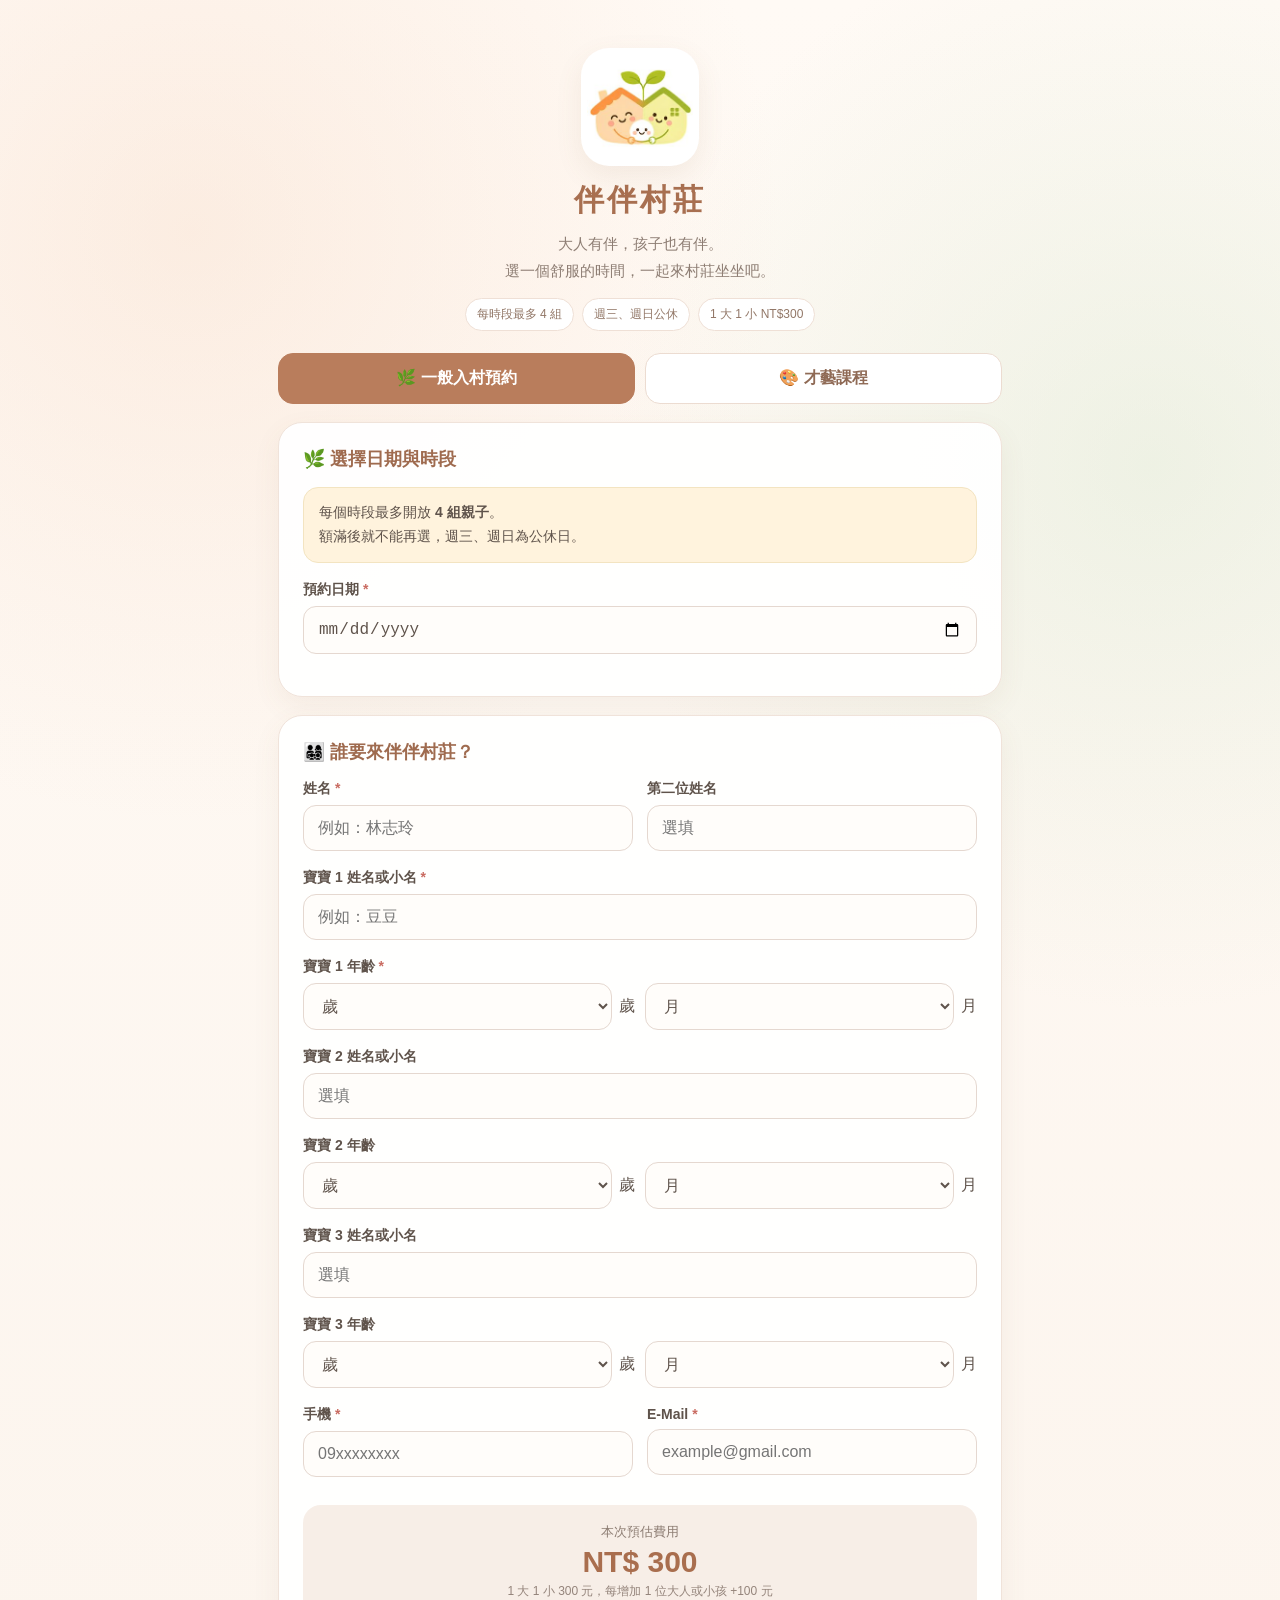
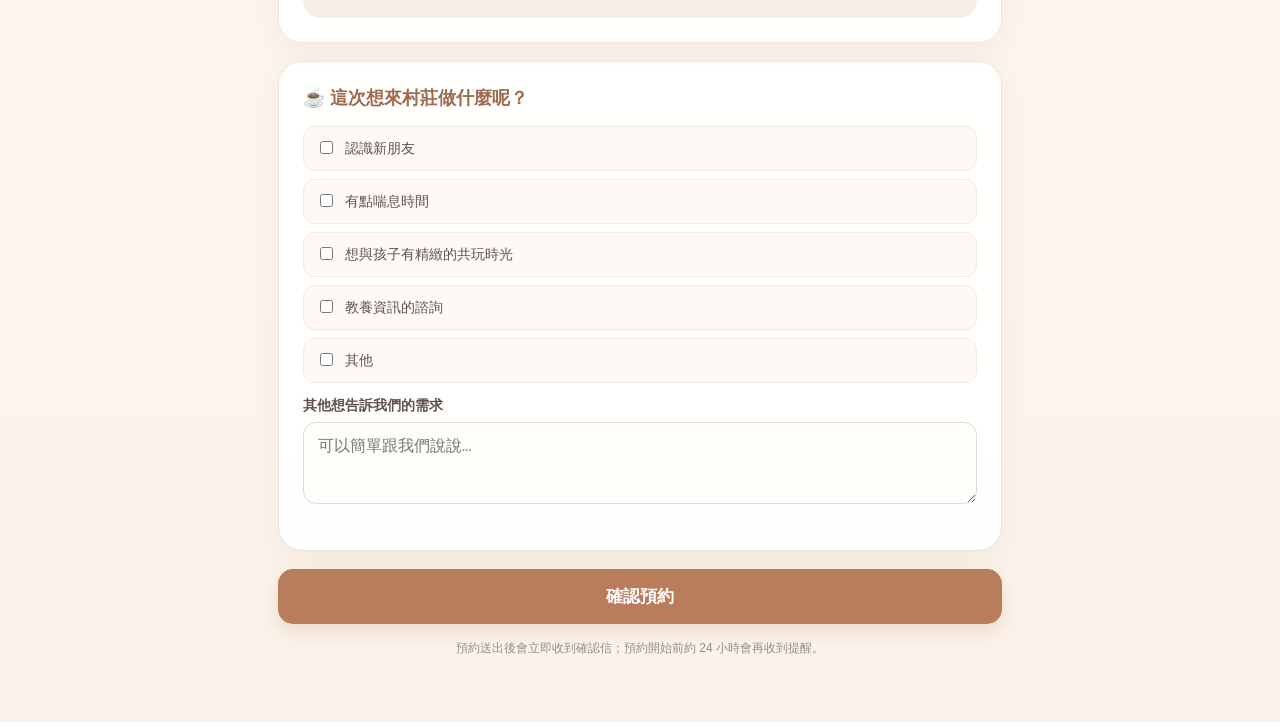
==== index.html @ 425198f8 "上傳伴伴村莊預約系統前台 v2" ====
<!DOCTYPE html>
<html lang="zh-Hant">
<head>
<meta charset="UTF-8">
<meta name="viewport" content="width=device-width,initial-scale=1">
<title>伴伴村莊｜預約</title>
<link rel="icon" href="logo.jpg">
<link rel="stylesheet" href="style.css">
</head>
<body>
<div class="wrapper">
  <div class="hero">
    <img class="logo" src="logo.jpg" alt="伴伴村莊 Logo">
    <h1>伴伴村莊</h1>
    <div class="subtitle">大人有伴，孩子也有伴。<br>選一個舒服的時間，一起來村莊坐坐吧。</div>
    <div class="badges">
      <span class="badge" id="badgeCapacity">每時段最多 4 組</span>
      <span class="badge">週三、週日公休</span>
      <span class="badge">1 大 1 小 NT$300</span>
    </div>
  </div>

  <div id="bookingArea">
    <div class="tabs">
      <button type="button" class="tab active" id="tabGeneral" onclick="switchMode('general')">🌿 一般入村預約</button>
      <button type="button" class="tab" id="tabCourse" onclick="switchMode('course')">🎨 才藝課程</button>
    </div>

    <!-- 一般預約：日期與時段 -->
    <div class="card" id="generalPick">
      <div class="section-title">🌿 選擇日期與時段</div>
      <div class="notice" id="generalNotice">每個時段最多開放 <strong>4 組親子</strong>。<br>額滿後就不能再選，週三、週日為公休日。</div>
      <div class="field">
        <label>預約日期 <span class="required">*</span></label>
        <input type="date" id="bookingDate" onchange="loadAvailability()">
      </div>
      <div id="dateMessage"></div>
      <div id="slots" class="slots"></div>
    </div>

    <!-- 才藝課程：選課 -->
    <div class="card hidden" id="coursePick">
      <div class="section-title">🎨 選擇才藝課程</div>
      <div class="notice">課程名額以<strong>幼兒人數</strong>計算，費用依報名幼兒人數計算，陪同大人不另收費。</div>
      <div id="courseList" class="course-list"><div class="loading-box">正在讀取課程……</div></div>
    </div>

    <!-- 共用：報名資料 -->
    <div class="card">
      <div class="section-title">👨‍👩‍👧‍👦 誰要來伴伴村莊？</div>
      <div class="grid2">
        <div class="field"><label>姓名 <span class="required">*</span></label><input id="parent1" placeholder="例如：林志玲" maxlength="50"></div>
        <div class="field"><label>第二位姓名</label><input id="parent2" placeholder="選填" maxlength="50" oninput="updatePrice()"></div>
      </div>

      <div class="field"><label>寶寶 1 姓名或小名 <span class="required">*</span></label><input id="baby1" placeholder="例如：豆豆" maxlength="30" oninput="updatePrice()"></div>
      <div class="field"><label>寶寶 1 年齡 <span class="required">*</span></label><div class="age-selects"><div class="age-select-wrap"><select id="baby1AgeY"></select><span>歲</span></div><div class="age-select-wrap"><select id="baby1AgeM"></select><span>月</span></div></div></div>

      <div class="field"><label>寶寶 2 姓名或小名</label><input id="baby2" placeholder="選填" maxlength="30" oninput="updatePrice()"></div>
      <div class="field"><label>寶寶 2 年齡</label><div class="age-selects"><div class="age-select-wrap"><select id="baby2AgeY"></select><span>歲</span></div><div class="age-select-wrap"><select id="baby2AgeM"></select><span>月</span></div></div></div>

      <div class="field"><label>寶寶 3 姓名或小名</label><input id="baby3" placeholder="選填" maxlength="30" oninput="updatePrice()"></div>
      <div class="field"><label>寶寶 3 年齡</label><div class="age-selects"><div class="age-select-wrap"><select id="baby3AgeY"></select><span>歲</span></div><div class="age-select-wrap"><select id="baby3AgeM"></select><span>月</span></div></div></div>

      <div class="grid2">
        <div class="field"><label>手機 <span class="required">*</span></label><input id="phone" type="tel" placeholder="09xxxxxxxx" maxlength="20"></div>
        <div class="field"><label>E-Mail <span class="required">*</span></label><input id="email" type="email" placeholder="example@gmail.com" maxlength="100"></div>
      </div>

      <div class="price-box">
        <div style="font-size:13px;color:#8d7d73">本次預估費用</div>
        <div class="price" id="price">NT$ 300</div>
        <div style="font-size:12px;color:#94847b" id="priceRule">1 大 1 小 300 元，每增加 1 位大人或小孩 +100 元</div>
      </div>
    </div>

    <div class="card">
      <div class="section-title">☕ 這次想來村莊做什麼呢？</div>
      <div class="checkbox-item"><input type="checkbox" class="need" value="認識新朋友" id="need1"><label for="need1">認識新朋友</label></div>
      <div class="checkbox-item"><input type="checkbox" class="need" value="有點喘息時間" id="need2"><label for="need2">有點喘息時間</label></div>
      <div class="checkbox-item"><input type="checkbox" class="need" value="想與孩子有精緻的共玩時光" id="need3"><label for="need3">想與孩子有精緻的共玩時光</label></div>
      <div class="checkbox-item"><input type="checkbox" class="need" value="教養資訊的諮詢" id="need4"><label for="need4">教養資訊的諮詢</label></div>
      <div class="checkbox-item"><input type="checkbox" class="need" value="其他" id="need5"><label for="need5">其他</label></div>
      <div class="field" style="margin-top:14px"><label>其他想告訴我們的需求</label><textarea id="otherNeed" rows="3" maxlength="1000" placeholder="可以簡單跟我們說說…"></textarea></div>
    </div>

    <button id="submitBtn" onclick="submitBooking()">確認預約</button>
    <div id="submitMessage" class="message"></div>
    <div style="text-align:center;font-size:12px;color:#9a8c83;margin-top:14px;line-height:1.6">預約送出後會立即收到確認信；預約開始前約 24 小時會再收到提醒。</div>
  </div>

  <div id="successArea" class="success-box hidden">
    <div style="font-size:52px">🌷</div>
    <h2 style="color:#a96e4e" id="successTitle">預約成功！</h2>
    <p>我們已經收到你的預約，<br>預約確認信也已寄到你的 Email。</p>
    <div id="successInfo" class="notice"></div>
    <p style="font-size:14px;color:#887970">確認信中會有「查看／管理我的預約」，可查看內容並選擇保留或取消；預約開始前約 24 小時也會再寄提醒。</p>
    <button type="button" class="secondary-btn" onclick="location.reload()">再預約一筆</button>
  </div>
</div>

<script src="config.js"></script>
<script src="common.js"></script>
<script>
var CFG = { maxBookings:4, capacityUnit:'group', basePrice:300, extraPrice:100 };
var mode = 'general';
var selectedSlot = '';
var selectedCourse = null;
var courses = [];
var coursesLoaded = false;

/* ---------- 初始化 ---------- */
function initAgeSelects() {
  ['baby1','baby2','baby3'].forEach(function (p) {
    var y = document.getElementById(p + 'AgeY'), m = document.getElementById(p + 'AgeM');
    var yh = '<option value="">歲</option>', mh = '<option value="">月</option>';
    for (var i = 0; i <= 18; i++) yh += '<option value="' + i + '">' + i + '</option>';
    for (var j = 0; j <= 11; j++) mh += '<option value="' + j + '">' + j + '</option>';
    y.innerHTML = yh; m.innerHTML = mh;
  });
}

function localToday() {
  var t = new Date();
  return t.getFullYear() + '-' + String(t.getMonth() + 1).padStart(2, '0') + '-' + String(t.getDate()).padStart(2, '0');
}

function applyConfig() {
  var unit = CFG.capacityUnit === 'child' ? '位幼兒' : '組';
  document.getElementById('badgeCapacity').innerText = '每時段最多 ' + CFG.maxBookings + ' ' + unit;
  document.getElementById('generalNotice').innerHTML =
    '每個時段最多開放 <strong>' + CFG.maxBookings + (CFG.capacityUnit === 'child' ? ' 位幼兒' : ' 組親子') + '</strong>。<br>額滿後就不能再選，週三、週日為公休日。';
  updatePrice();
}

function loadConfig() {
  api('config').then(function (r) {
    if (r && r.success) {
      CFG = r;
      if (r.today) document.getElementById('bookingDate').min = r.today;
      applyConfig();
    }
  }).catch(function () { /* 用預設值即可 */ });
}

/* ---------- 切換一般／課程 ---------- */
function switchMode(m) {
  mode = m;
  document.getElementById('tabGeneral').classList.toggle('active', m === 'general');
  document.getElementById('tabCourse').classList.toggle('active', m === 'course');
  document.getElementById('generalPick').classList.toggle('hidden', m !== 'general');
  document.getElementById('coursePick').classList.toggle('hidden', m !== 'course');
  document.getElementById('submitBtn').innerText = m === 'course' ? '確認報名' : '確認預約';
  document.getElementById('submitMessage').innerText = '';
  if (m === 'course' && !coursesLoaded) loadCourses();
  updatePrice();
}

/* ---------- 一般時段 ---------- */
function loadAvailability() {
  var d = document.getElementById('bookingDate').value;
  var box = document.getElementById('slots'), msg = document.getElementById('dateMessage');
  selectedSlot = '';
  msg.innerHTML = '';
  if (!d) { box.innerHTML = ''; return; }
  box.innerHTML = '<div class="loading-box">正在確認名額……</div>';

  api('availability', { date:d }).then(function (r) {
    if (document.getElementById('bookingDate').value !== d) return;
    showAvailability(r);
  }).catch(function (err) {
    box.innerHTML = '';
    msg.innerHTML = '<div class="error-box">' + escapeHtml(err.message) + '<br><button class="link-btn" onclick="loadAvailability()">重新讀取</button></div>';
  });
}

function showAvailability(r) {
  var c = document.getElementById('slots'), m = document.getElementById('dateMessage');
  c.innerHTML = ''; m.innerHTML = '';

  if (!r || !r.success) {
    m.innerHTML = '<div class="notice">' + escapeHtml(r && r.message ? r.message : '讀取失敗，請稍後再試。') + '</div>';
    return;
  }

  var unit = r.unitLabel || '組';

  r.slots.forEach(function (item) {
    var d = document.createElement('div');
    var off = item.full || item.closed;
    d.className = 'slot' + (item.closed ? ' closed' : item.full ? ' disabled' : '');
    var p = Math.min(100, item.count / item.capacity * 100);
    var label = item.closed
      ? '臨時暫停開放' + (item.closedReason ? '（' + escapeHtml(item.closedReason) + '）' : '')
      : (item.full ? '已額滿 ' : '目前 ') + item.count + ' / ' + item.capacity + ' ' + unit;
    d.innerHTML = '<div class="slot-time">' + escapeHtml(item.slot) + '</div><div class="slot-count">' + label + '</div>' +
      (item.closed ? '' : '<div class="slot-bar"><span style="width:' + p + '%"></span></div>');
    if (!off) {
      d.onclick = function () {
        document.querySelectorAll('#slots .slot').forEach(function (x) { x.classList.remove('selected'); });
        d.classList.add('selected');
        selectedSlot = item.slot;
      };
    }
    c.appendChild(d);
  });
}

/* ---------- 才藝課程 ---------- */
function loadCourses() {
  var box = document.getElementById('courseList');
  box.innerHTML = '<div class="loading-box">正在讀取課程……</div>';

  api('courses').then(function (r) {
    if (!r || !r.success) throw Object.assign(new Error((r && r.message) || '讀取失敗'), { isApi:true });
    coursesLoaded = true;
    courses = r.courses || [];
    renderCourses();
  }).catch(function (err) {
    box.innerHTML = '<div class="error-box">' + escapeHtml(err.message) + '<br><button class="link-btn" onclick="loadCourses()">重新讀取</button></div>';
  });
}

function renderCourses() {
  var box = document.getElementById('courseList');
  box.innerHTML = '';

  if (!courses.length) {
    box.innerHTML = '<div class="notice" style="margin:0;text-align:center">目前沒有開放報名的課程，敬請期待 🌱</div>';
    return;
  }

  var wanted = qs('course');

  courses.forEach(function (c) {
    var d = document.createElement('div');
    d.className = 'course' + (c.full ? ' disabled' : '');
    d.innerHTML =
      '<div class="course-name">' + escapeHtml(c.name) +
        (c.full ? '<span class="course-tag full">已額滿</span>' : '<span class="course-tag">剩 ' + c.remaining + ' 位</span>') + '</div>' +
      '<div class="course-meta">📅 ' + escapeHtml(c.date) + weekdayText(c.date) + '　🕒 ' + escapeHtml(c.timeSlot) + '<br>' +
        '💰 每位幼兒 NT$ ' + c.price + '　👶 名額 ' + c.used + ' / ' + c.capacity + ' 位幼兒</div>' +
      (c.description ? '<div class="course-desc">' + escapeHtml(c.description) + '</div>' : '');

    if (!c.full) {
      d.onclick = function () { selectCourse(c, d); };
      if (wanted && wanted === c.id) setTimeout(function () { selectCourse(c, d); }, 0);
    }
    box.appendChild(d);
  });
}

function selectCourse(c, el) {
  document.querySelectorAll('#courseList .course').forEach(function (x) { x.classList.remove('selected'); });
  el.classList.add('selected');
  selectedCourse = c;
  updatePrice();
}

/* ---------- 價格 ---------- */
function childrenCount() {
  return ['baby1','baby2','baby3'].filter(function (id) { return document.getElementById(id).value.trim(); }).length || 1;
}

function updatePrice() {
  var priceEl = document.getElementById('price'), rule = document.getElementById('priceRule');

  if (mode === 'course') {
    var kids = childrenCount();
    if (selectedCourse) {
      priceEl.innerText = 'NT$ ' + (selectedCourse.price * kids);
      rule.innerText = '每位幼兒 NT$ ' + selectedCourse.price + ' × ' + kids + ' 位，陪同大人不另收費';
    } else {
      priceEl.innerText = 'NT$ —';
      rule.innerText = '請先選擇課程';
    }
    return;
  }

  var n = 2;
  if (document.getElementById('parent2').value.trim()) n++;
  if (document.getElementById('baby2').value.trim()) n++;
  if (document.getElementById('baby3').value.trim()) n++;
  priceEl.innerText = 'NT$ ' + (CFG.basePrice + Math.max(0, n - 2) * CFG.extraPrice);
  rule.innerText = '1 大 1 小 ' + CFG.basePrice + ' 元，每增加 1 位大人或小孩 +' + CFG.extraPrice + ' 元';
}

/* ---------- 送出 ---------- */
function val(id) { return document.getElementById(id).value.trim(); }

function submitBooking() {
  var msg = document.getElementById('submitMessage');
  var err = function (t) { msg.innerText = t; alert(t); };

  if (mode === 'general') {
    if (!val('bookingDate')) return err('請選擇預約日期');
    if (!selectedSlot) return err('請選擇預約時段');
  } else {
    if (!selectedCourse) return err('請選擇要報名的課程');
  }

  if (!val('parent1')) return err('請填寫姓名');
  if (!val('baby1')) return err('請填寫寶寶姓名或小名');
  if (val('baby1AgeY') === '' || val('baby1AgeM') === '') return err('請選擇寶寶 1 的年齡（歲與月）');
  if (val('baby2') && (val('baby2AgeY') === '' || val('baby2AgeM') === '')) return err('有填寫寶寶 2 時，也請選擇寶寶 2 的年齡');
  if (val('baby3') && (val('baby3AgeY') === '' || val('baby3AgeM') === '')) return err('有填寫寶寶 3 時，也請選擇寶寶 3 的年齡');
  if (!val('phone')) return err('請填寫手機');
  if (!val('email')) return err('請填寫 Email');
  if (!/^[^\s@]+@[^\s@]+\.[^\s@]+$/.test(val('email'))) return err('Email 格式似乎不正確');

  if (mode === 'course' && childrenCount() > selectedCourse.remaining) {
    return err('這堂課程只剩 ' + selectedCourse.remaining + ' 位幼兒名額，請調整報名人數');
  }

  var b2 = val('baby2'), b3 = val('baby3');
  var data = {
    type: mode,
    courseId: mode === 'course' ? selectedCourse.id : '',
    date: mode === 'general' ? val('bookingDate') : '',
    timeSlot: mode === 'general' ? selectedSlot : '',
    parent1: val('parent1'), parent2: val('parent2'),
    baby1: val('baby1'), baby2: b2, baby3: b3,
    baby1AgeY: val('baby1AgeY'), baby1AgeM: val('baby1AgeM'),
    baby2AgeY: b2 ? val('baby2AgeY') : '', baby2AgeM: b2 ? val('baby2AgeM') : '',
    baby3AgeY: b3 ? val('baby3AgeY') : '', baby3AgeM: b3 ? val('baby3AgeM') : '',
    phone: val('phone'), email: val('email'),
    needs: Array.from(document.querySelectorAll('.need:checked')).map(function (x) { return x.value; }),
    otherNeed: val('otherNeed')
  };

  var btn = document.getElementById('submitBtn');
  var label = btn.innerText;
  btn.disabled = true;
  btn.innerText = '正在幫你預約……';
  msg.innerText = '';

  api('submitBooking', { data:data }).then(function (r) {
    btn.disabled = false;
    btn.innerText = label;

    if (!r || !r.success) {
      msg.innerText = (r && r.message) || '預約發生錯誤，請稍後再試。';
      if (mode === 'general') loadAvailability(); else loadCourses();
      return;
    }

    document.getElementById('bookingArea').classList.add('hidden');
    document.getElementById('successArea').classList.remove('hidden');
    document.getElementById('successTitle').innerText = r.type === '課程' ? '課程報名成功！' : '預約成功！';
    document.getElementById('successInfo').innerHTML =
      (r.courseName ? '課程：<strong>' + escapeHtml(r.courseName) + '</strong><br>' : '') +
      '日期：<strong>' + escapeHtml(r.date) + weekdayText(r.date) + ' ' + escapeHtml(r.timeSlot) + '</strong><br>' +
      '預約編號：<strong>' + escapeHtml(r.bookingId) + '</strong><br>' +
      '預估費用：<strong>NT$ ' + r.totalPrice + '</strong>';
    window.scrollTo(0, 0);

  }).catch(function (e) {
    btn.disabled = false;
    btn.innerText = label;
    msg.innerText = e.message + '（如果不確定是否預約成功，請先檢查 Email 信箱，避免重複預約）';
  });
}

/* ---------- 啟動 ---------- */
initAgeSelects();
document.getElementById('bookingDate').min = localToday();
updatePrice();
loadConfig();
if (qs('course') || qs('tab') === 'course') switchMode('course');
</script>
</body>
</html>
---- style.css ----
*{box-sizing:border-box}body{margin:0;font-family:"Noto Sans TC","PingFang TC","Microsoft JhengHei",sans-serif;color:#5f534b;background:radial-gradient(circle at 15% 10%,rgba(246,213,190,.35),transparent 25%),radial-gradient(circle at 90% 20%,rgba(207,227,199,.34),transparent 25%),linear-gradient(180deg,#fffaf5 0%,#fbf3eb 100%)}.wrapper{max-width:760px;margin:auto;padding:28px 18px 64px}.hero{text-align:center;padding:20px 10px 22px}.logo{width:118px;height:118px;object-fit:contain;border-radius:28px;background:white;padding:6px;box-shadow:0 10px 28px rgba(130,95,70,.09)}h1{margin:10px 0 0;color:#a86f50;font-size:30px;letter-spacing:3px}.subtitle{margin-top:9px;color:#8e7e74;line-height:1.8;font-size:15px}.badges{display:flex;gap:8px;justify-content:center;flex-wrap:wrap;margin-top:14px}.badge{padding:7px 11px;border-radius:999px;background:#fff;border:1px solid #efe0d6;color:#927767;font-size:12px}.card{background:rgba(255,255,255,.96);border:1px solid #f0e3da;border-radius:24px;padding:24px;margin-bottom:18px;box-shadow:0 10px 28px rgba(130,95,70,.07)}.section-title{font-size:18px;font-weight:800;color:#9f6b4f;margin-bottom:16px}.notice{background:#fff3dd;border:1px solid #f3e4c1;border-radius:15px;padding:13px 15px;line-height:1.7;font-size:14px;margin-bottom:18px}.field{margin-bottom:18px}label{display:block;font-size:14px;font-weight:700;margin-bottom:7px}.required{color:#c96b61}input,textarea,select{width:100%;border:1px solid #e5d8d0;border-radius:13px;background:#fffdfa;padding:13px 14px;font-size:16px;color:#5f534b;outline:none}input:focus,textarea:focus,select:focus{border-color:#d3a489;box-shadow:0 0 0 3px rgba(211,164,137,.14)}.grid2{display:grid;grid-template-columns:1fr 1fr;gap:14px}.slots{display:grid;grid-template-columns:repeat(2,1fr);gap:12px}.slot{padding:16px 12px;border:1px solid #e7d8cf;border-radius:16px;background:#fff;cursor:pointer;transition:.18s}.slot:hover:not(.disabled){transform:translateY(-2px);border-color:#c99576}.slot.selected{background:#be8260;color:white;border-color:#be8260}.slot.disabled{background:#eee9e6;color:#a59c96;cursor:not-allowed}.slot-time{font-weight:800;font-size:15px}.slot-count{font-size:13px;margin-top:5px}.slot-bar{height:6px;border-radius:999px;background:#eee5df;margin-top:10px;overflow:hidden}.slot-bar>span{display:block;height:100%;background:#d4a98e}.slot.selected .slot-bar{background:rgba(255,255,255,.28)}.slot.selected .slot-bar>span{background:white}.checkbox-item{display:flex;gap:9px;align-items:flex-start;padding:11px 12px;border-radius:12px;background:#fff9f5;margin-bottom:8px;border:1px solid #f5e9e1}.checkbox-item input{width:auto;margin-top:3px}.checkbox-item label{margin:0;font-weight:500;line-height:1.5}.price-box{margin-top:10px;text-align:center;background:#f7eee7;border-radius:18px;padding:18px}.price{font-size:30px;font-weight:900;color:#a96e4e;margin:4px 0}button{width:100%;border:none;border-radius:15px;padding:16px;background:#b97d5c;color:#fff;font-size:17px;font-weight:800;cursor:pointer;box-shadow:0 8px 20px rgba(185,125,92,.22)}button:hover{background:#a96e4e}button:disabled{background:#bbb;cursor:not-allowed}.cancel-btn{background:#c47c70}.confirm-btn{background:#88a94a}.message{text-align:center;margin-top:15px;line-height:1.8}.success-box{background:#fff;border-radius:24px;padding:34px 24px;text-align:center;border:1px solid #f0e3da;box-shadow:0 10px 28px rgba(130,95,70,.07)}.booking-info{background:#fff8f2;border:1px solid #f0e2d7;border-radius:16px;padding:18px;margin:20px 0;text-align:left;line-height:1.9}.actions{display:grid;grid-template-columns:1fr 1fr;gap:12px}
.status-row{display:flex;flex-wrap:wrap;gap:8px;margin:14px 0}
.status-pill{display:inline-block;border-radius:999px;padding:6px 10px;font-size:12px;background:#f0e8e2;color:#745f53}
.status-pill.good{background:#e2efdc;color:#5c744e}
.status-pill.cancel{background:#f0dfdc;color:#93665d}
.small-note{color:#8e8178;font-size:13px;line-height:1.7;margin-top:15px}
.hidden{display:none}.age-selects{display:grid;grid-template-columns:1fr 1fr;gap:10px}.age-select-wrap{display:flex;align-items:center;gap:7px}.age-select-wrap select{margin:0}.inline-confirm{margin-top:16px;background:#fff3dd;border:1px solid #f3e4c1;border-radius:14px;padding:15px}.inline-confirm-title{font-weight:800;margin-bottom:12px}.inline-confirm-actions{display:grid;grid-template-columns:1fr 1fr;gap:10px}.secondary-btn{background:#eee6e0;color:#675c55;box-shadow:none}.secondary-btn:hover{background:#e4d9d1}@media(max-width:580px){.slots,.grid2,.actions{grid-template-columns:1fr}h1{font-size:27px}.card{padding:20px}}

/* ===== v2 新增 ===== */
.tabs{display:grid;grid-template-columns:1fr 1fr;gap:10px;margin-bottom:18px}
.tab{background:#fff;color:#8f6a55;border:1px solid #ecdcd1;box-shadow:none;padding:14px;font-size:16px}
.tab:hover{background:#fff7f1}
.tab.active{background:#b97d5c;color:#fff;border-color:#b97d5c}
.course-list{display:grid;gap:12px}
.course{border:1px solid #e7d8cf;border-radius:16px;background:#fff;padding:16px;cursor:pointer;transition:.18s}
.course:hover:not(.disabled){transform:translateY(-2px);border-color:#c99576}
.course.selected{border-color:#be8260;box-shadow:0 0 0 3px rgba(190,130,96,.18);background:#fff9f5}
.course.disabled{background:#eee9e6;color:#a59c96;cursor:not-allowed}
.course-name{font-weight:900;font-size:17px;color:#9f6b4f}
.course.disabled .course-name{color:#a59c96}
.course-meta{font-size:14px;margin-top:6px;line-height:1.7}
.course-desc{font-size:13px;color:#8e8178;margin-top:6px;white-space:pre-line}
.course-tag{display:inline-block;padding:3px 9px;border-radius:999px;font-size:12px;background:#f3e6dc;color:#8a5f47;margin-left:6px}
.course-tag.full{background:#e9e1dc;color:#9a8f88}
.loading-box{text-align:center;color:#8e7e74;padding:16px}
.error-box{background:#fbe9e5;border:1px solid #efcfc6;color:#9a5a4f;border-radius:14px;padding:14px;line-height:1.7;text-align:center}
.link-btn{background:none;box-shadow:none;color:#a86f50;text-decoration:underline;padding:8px;width:auto;font-size:14px}
.link-btn:hover{background:none}
.slot.closed{background:#efe9e5;color:#a59c96;cursor:not-allowed}
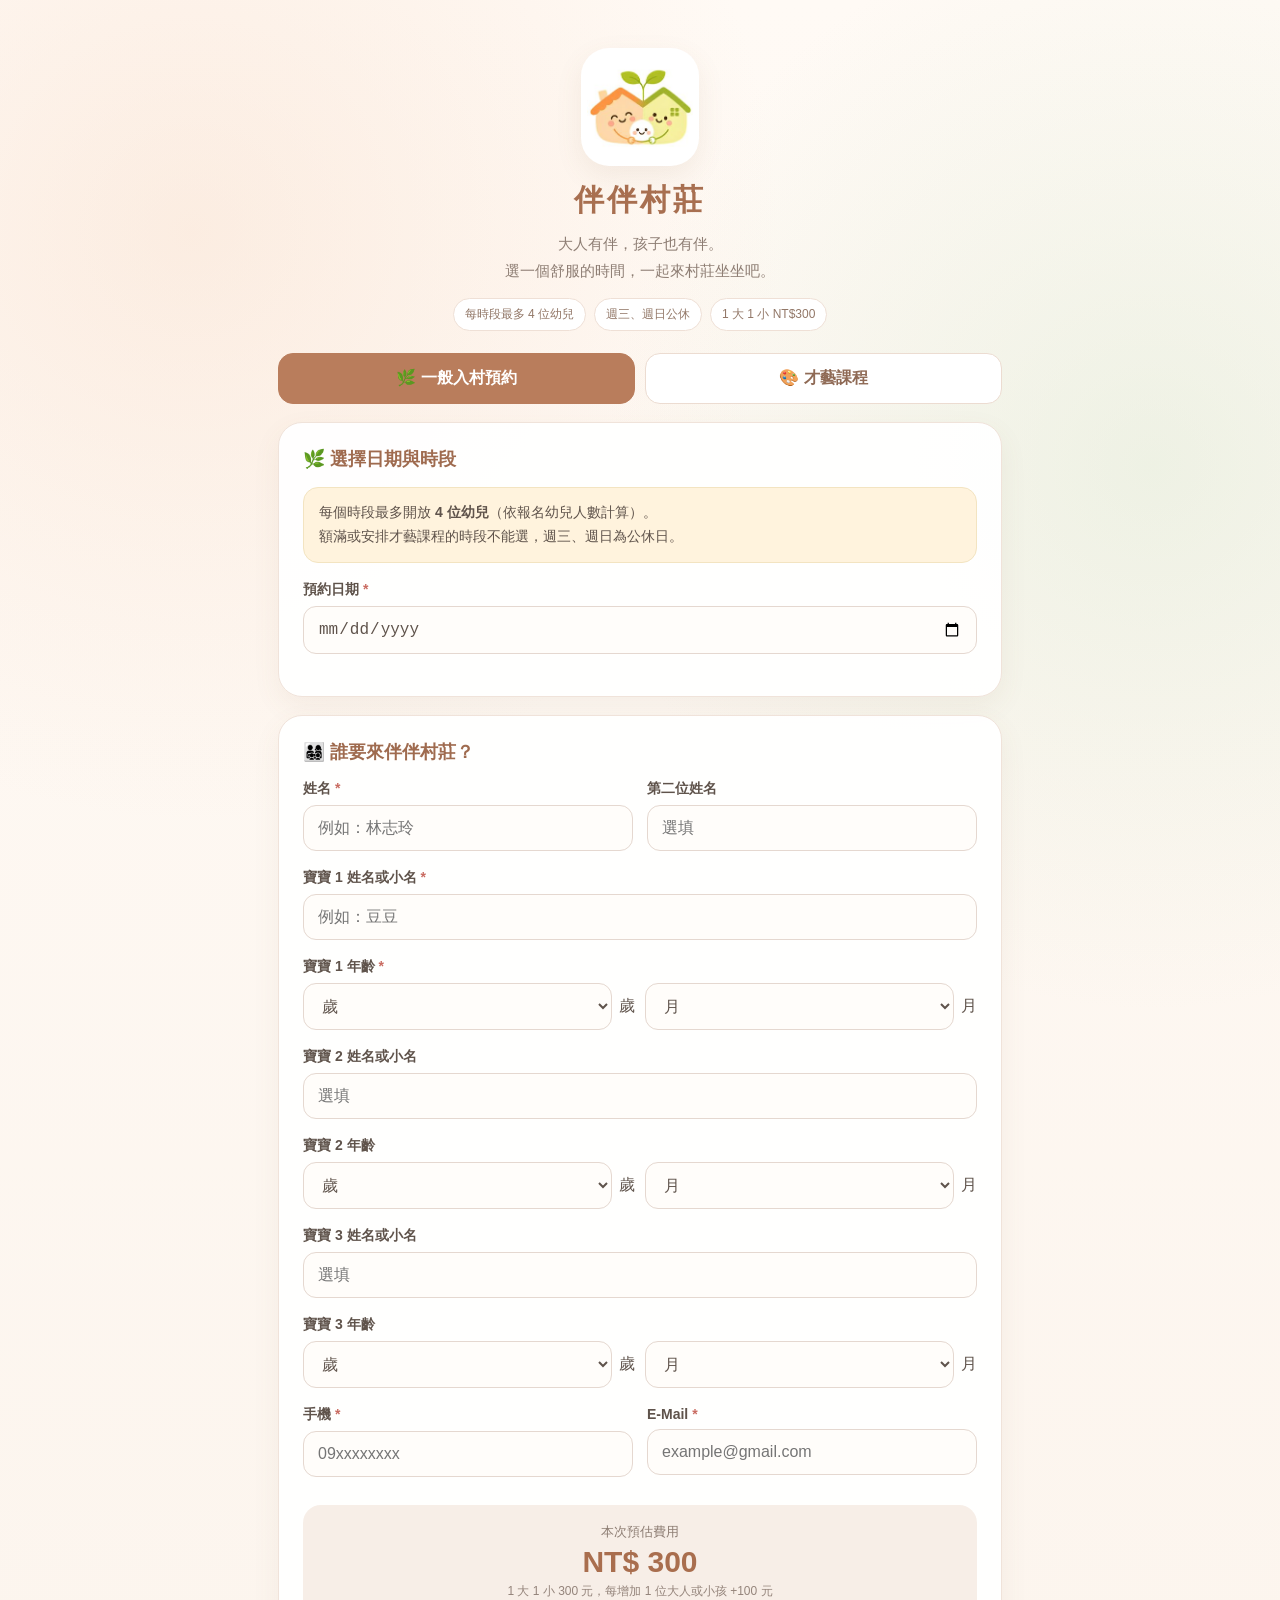
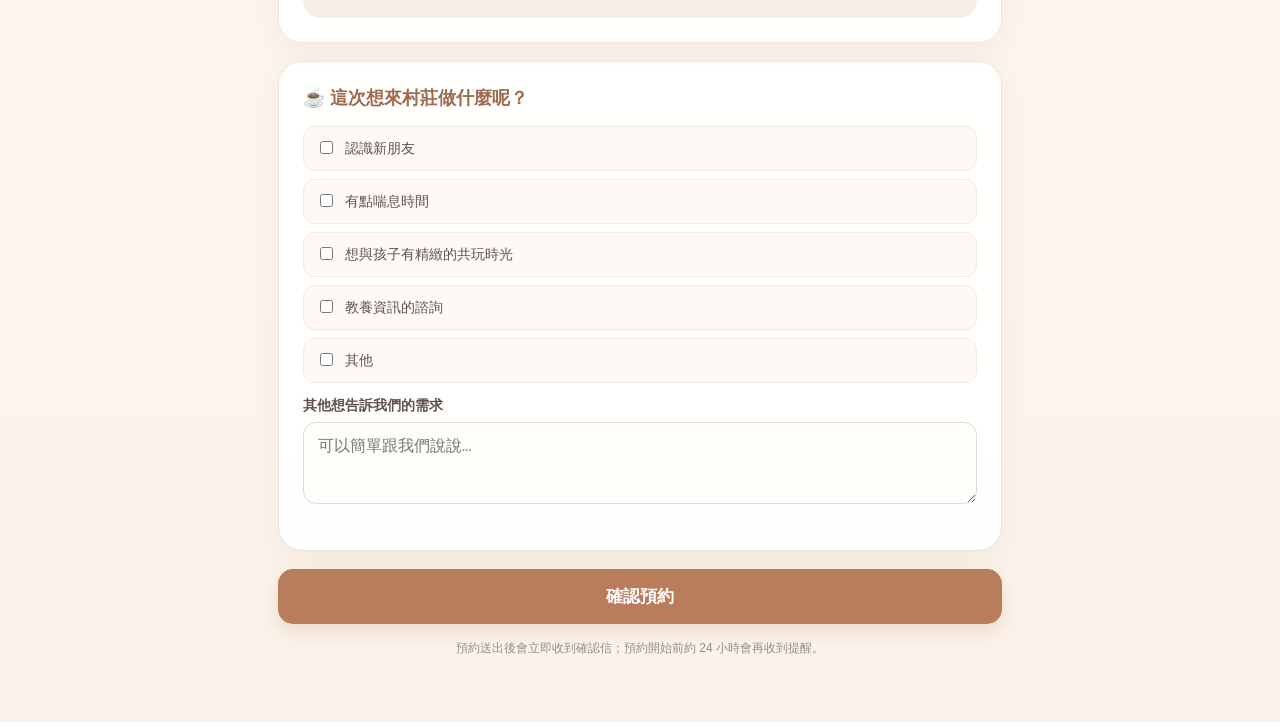
==== commit 16f8bd41: "v3: 幼兒人數上限、課程時段排除一般預約、後台手動新增預約" ====
--- a/index.html
+++ b/index.html
@@ -14,7 +14,7 @@
     <h1>伴伴村莊</h1>
     <div class="subtitle">大人有伴，孩子也有伴。<br>選一個舒服的時間，一起來村莊坐坐吧。</div>
     <div class="badges">
-      <span class="badge" id="badgeCapacity">每時段最多 4 組</span>
+      <span class="badge" id="badgeCapacity">每時段最多 4 位幼兒</span>
       <span class="badge">週三、週日公休</span>
       <span class="badge">1 大 1 小 NT$300</span>
     </div>
@@ -29,7 +29,7 @@
     <!-- 一般預約：日期與時段 -->
     <div class="card" id="generalPick">
       <div class="section-title">🌿 選擇日期與時段</div>
-      <div class="notice" id="generalNotice">每個時段最多開放 <strong>4 組親子</strong>。<br>額滿後就不能再選，週三、週日為公休日。</div>
+      <div class="notice" id="generalNotice">每個時段最多開放 <strong>4 位幼兒</strong>（依報名幼兒人數計算）。<br>額滿或安排才藝課程的時段不能選，週三、週日為公休日。</div>
       <div class="field">
         <label>預約日期 <span class="required">*</span></label>
         <input type="date" id="bookingDate" onchange="loadAvailability()">
@@ -102,7 +102,8 @@
 <script src="config.js"></script>
 <script src="common.js"></script>
 <script>
-var CFG = { maxBookings:4, capacityUnit:'group', basePrice:300, extraPrice:100 };
+var CFG = { maxBookings:4, capacityUnit:'child', basePrice:300, extraPrice:100 };
+var selectedSlotRemaining = 99;
 var mode = 'general';
 var selectedSlot = '';
 var selectedCourse = null;
@@ -129,7 +130,7 @@
   var unit = CFG.capacityUnit === 'child' ? '位幼兒' : '組';
   document.getElementById('badgeCapacity').innerText = '每時段最多 ' + CFG.maxBookings + ' ' + unit;
   document.getElementById('generalNotice').innerHTML =
-    '每個時段最多開放 <strong>' + CFG.maxBookings + (CFG.capacityUnit === 'child' ? ' 位幼兒' : ' 組親子') + '</strong>。<br>額滿後就不能再選，週三、週日為公休日。';
+    '每個時段最多開放 <strong>' + CFG.maxBookings + (CFG.capacityUnit === 'child' ? ' 位幼兒</strong>（依報名幼兒人數計算）' : ' 組親子</strong>') + '。<br>額滿或安排才藝課程的時段不能選，週三、週日為公休日。';
   updatePrice();
 }
 
@@ -191,7 +192,7 @@
     d.className = 'slot' + (item.closed ? ' closed' : item.full ? ' disabled' : '');
     var p = Math.min(100, item.count / item.capacity * 100);
     var label = item.closed
-      ? '臨時暫停開放' + (item.closedReason ? '（' + escapeHtml(item.closedReason) + '）' : '')
+      ? (item.course ? '已安排' + escapeHtml(item.closedReason) : '臨時暫停開放' + (item.closedReason ? '（' + escapeHtml(item.closedReason) + '）' : ''))
       : (item.full ? '已額滿 ' : '目前 ') + item.count + ' / ' + item.capacity + ' ' + unit;
     d.innerHTML = '<div class="slot-time">' + escapeHtml(item.slot) + '</div><div class="slot-count">' + label + '</div>' +
       (item.closed ? '' : '<div class="slot-bar"><span style="width:' + p + '%"></span></div>');
@@ -200,6 +201,7 @@
         document.querySelectorAll('#slots .slot').forEach(function (x) { x.classList.remove('selected'); });
         d.classList.add('selected');
         selectedSlot = item.slot;
+        selectedSlotRemaining = item.remaining;
       };
     }
     c.appendChild(d);
@@ -295,6 +297,9 @@
   if (mode === 'general') {
     if (!val('bookingDate')) return err('請選擇預約日期');
     if (!selectedSlot) return err('請選擇預約時段');
+    if (CFG.capacityUnit === 'child' && childrenCount() > selectedSlotRemaining) {
+      return err('這個時段只剩 ' + selectedSlotRemaining + ' 位幼兒名額，請調整人數或改選其他時段');
+    }
   } else {
     if (!selectedCourse) return err('請選擇要報名的課程');
   }
